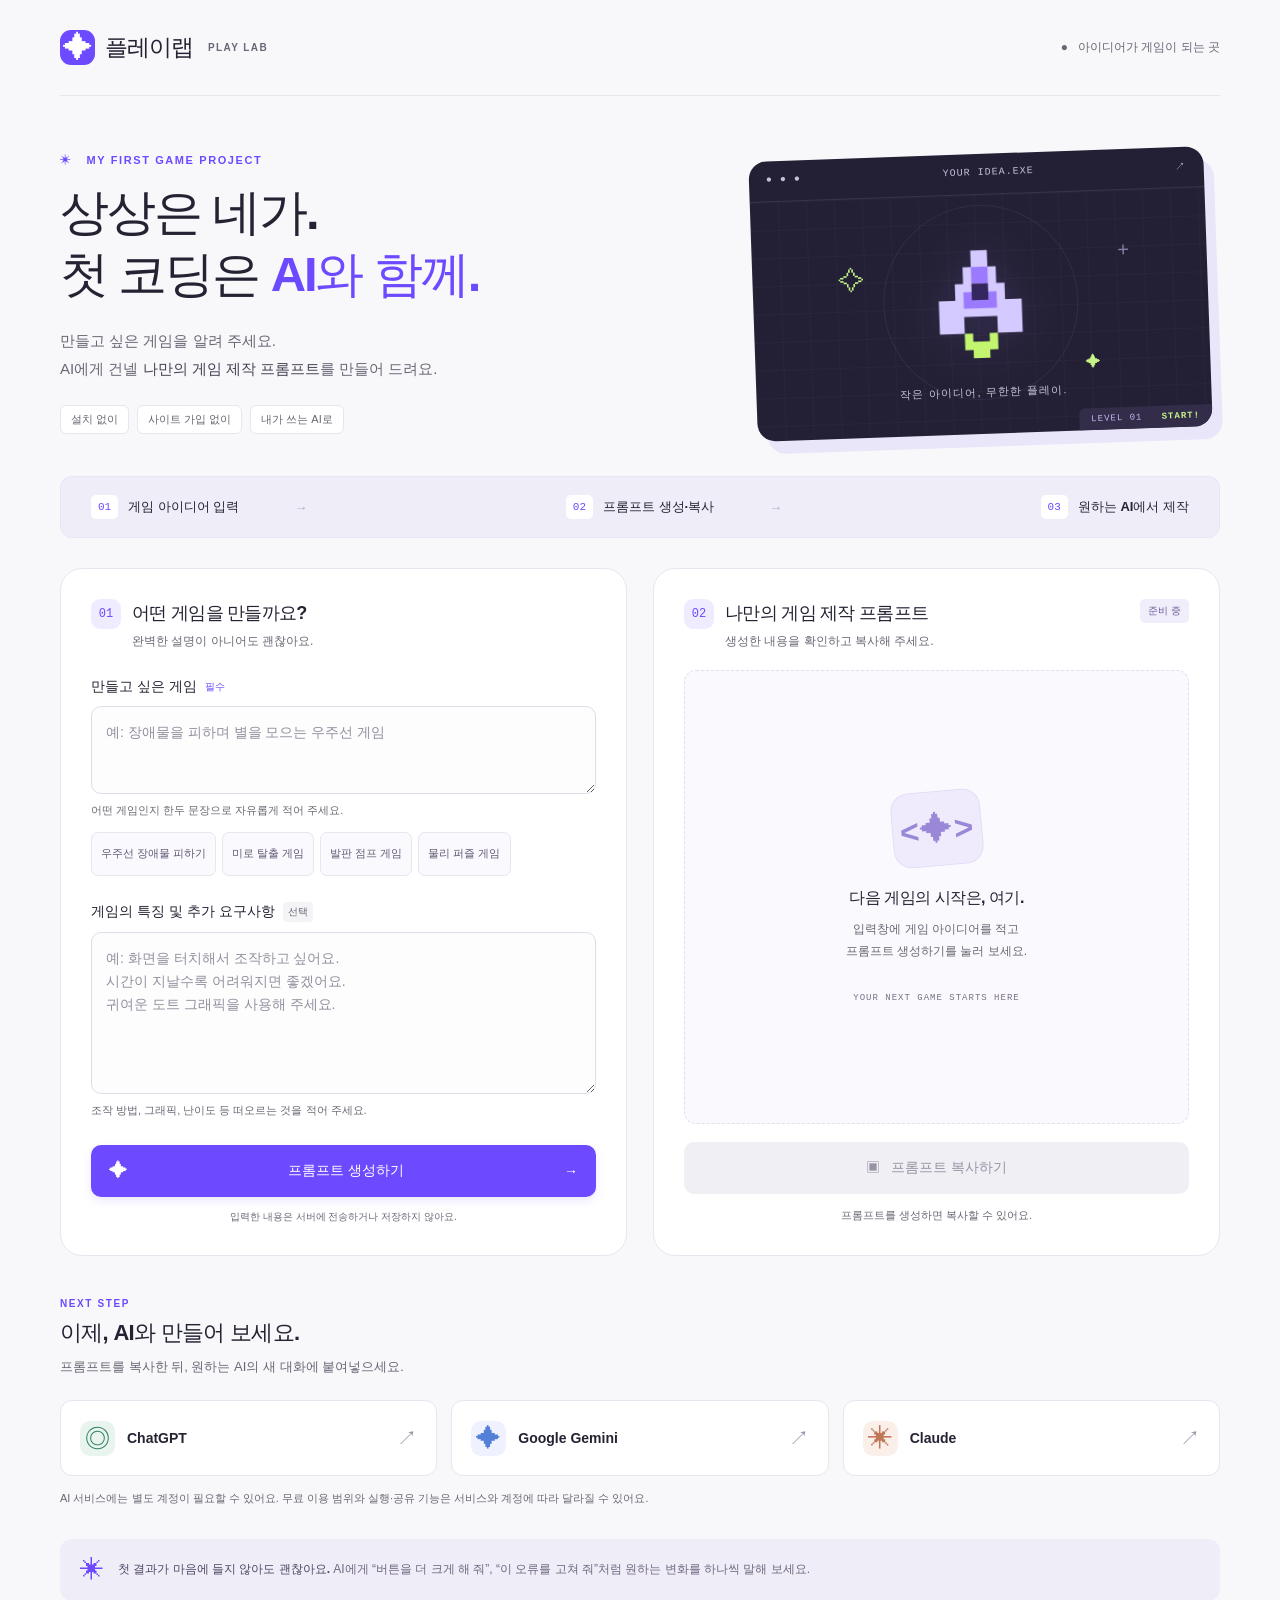
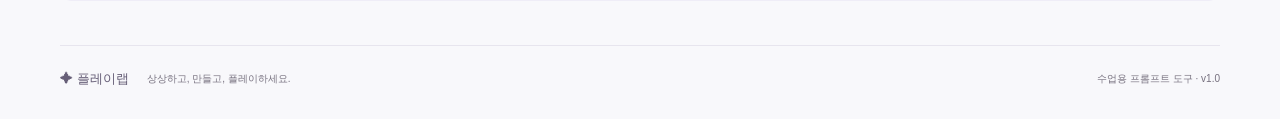
==== index.html @ 473919f8 "Add files via upload" ====
<!doctype html>
<html lang="ko"><head><meta charset="utf-8"><meta name="viewport" content="width=device-width, initial-scale=1"><meta name="theme-color" content="#6d4aff"><title>플레이랩 — 나의 첫 게임 만들기</title><link rel="icon" href="./assets/favicon.svg" type="image/svg+xml"><link rel="stylesheet" href="./css/styles.css"><script defer src="./js/config.js"></script><script defer src="./js/prompt.js"></script><script defer src="./js/app.js"></script></head>
<body><a class="skip-link" href="#game-name">입력으로 바로 가기</a>
<header class="site-header wrap"><a class="brand" href="./"><span class="brand-mark" aria-hidden="true">✦</span> 플레이랩 <span class="brand-en">PLAY LAB</span></a><span class="header-note">● &nbsp; 아이디어가 게임이 되는 곳</span></header>
<main class="wrap">
<section class="hero" aria-labelledby="hero-title"><div><p class="eyebrow">✳ &nbsp; MY FIRST GAME PROJECT</p><h1 id="hero-title">상상은 네가.<br>첫 코딩은 <span>AI와 함께.</span></h1><p class="hero-description">만들고 싶은 게임을 알려 주세요.<br>AI에게 건넬 <strong>나만의 게임 제작 프롬프트</strong>를 만들어 드려요.</p><div class="hero-tags"><span>설치 없이</span><span>사이트 가입 없이</span><span>내가 쓰는 AI로</span></div></div>
<div class="game-art" aria-hidden="true"><div class="art-top"><span>● ● ●</span><span>YOUR IDEA.EXE</span><span>↗</span></div><div class="game-grid"><span class="star star-a">✧</span><span class="star star-b">+</span><span class="star star-c">✦</span><span class="orbit"></span><svg class="pixel-ship" viewBox="0 0 140 140"><path fill="#d5caff" d="M60 10h20v20h10v20h10v20h20v40H90V90H50v20H20V70h20V50h10V30h10z"/><path fill="#9b7aff" d="M60 30h20v20H60zm-10 30h40v20H50z"/><path fill="#34265e" d="M60 50h20v20H60z"/><path fill="#c4f56f" d="M50 110h10v20H50zm30 0h10v20H80zm-20 10h20v20H60z"/></svg><span class="art-label">작은 아이디어, 무한한 플레이.</span><span class="art-chip">LEVEL 01 &nbsp; <b>START!</b></span></div></div></section>
<ol class="steps" aria-label="이용 순서"><li><span>01</span> 게임 아이디어 입력</li><li><span>02</span> 프롬프트 생성·복사</li><li><span>03</span> 원하는 AI에서 제작</li></ol>
<div class="workspace"><section class="panel editor" aria-labelledby="input-title"><div class="section-heading"><span class="step-icon" aria-hidden="true">01</span><div><h2 id="input-title">어떤 게임을 만들까요?</h2><p>완벽한 설명이 아니어도 괜찮아요.</p></div></div><form id="prompt-form" novalidate><div id="fields"></div><p id="form-error" class="error" role="alert" hidden></p><button class="button primary generate" type="submit"><span aria-hidden="true">✦</span> 프롬프트 생성하기 <span aria-hidden="true">→</span></button><p class="privacy-note">입력한 내용은 서버에 전송하거나 저장하지 않아요.</p></form></section>
<section class="panel result" aria-labelledby="output-title"><div class="section-heading"><span class="step-icon" aria-hidden="true">02</span><div><h2 id="output-title">나만의 게임 제작 프롬프트</h2><p id="output-description">생성한 내용을 확인하고 복사해 주세요.</p></div><span id="result-badge" class="badge">준비 중</span></div><div id="empty-state" class="empty-state"><span class="empty-symbol" aria-hidden="true">&lt;✦&gt;</span><h3>다음 게임의 시작은, 여기.</h3><p>입력창에 게임 아이디어를 적고<br>프롬프트 생성하기를 눌러 보세요.</p><span class="empty-caption">YOUR NEXT GAME STARTS HERE</span></div><div id="result-content" hidden><p id="stale-message" class="stale" hidden>입력이 바뀌었어요. 다시 생성하면 수정 내용이 반영돼요.</p><label class="sr-only" for="prompt-output">완성된 프롬프트</label><textarea id="prompt-output" class="prompt-output" readonly spellcheck="false" aria-describedby="output-description"></textarea><div class="output-meta"><span>게임 제작 요청서</span><span id="character-count"></span></div></div><button id="copy-button" class="button copy" type="button" disabled>▣ &nbsp; 프롬프트 복사하기</button><p id="copy-status" class="copy-status" role="status" aria-live="polite">프롬프트를 생성하면 복사할 수 있어요.</p><div id="manual-copy" class="manual-copy" hidden><p>자동 복사를 사용할 수 없어요. 아래 버튼으로 전체 선택한 뒤, 선택 영역을 길게 누르거나 Ctrl+C / ⌘C로 복사해 주세요.</p><button id="select-button" class="button secondary" type="button">프롬프트 전체 선택</button></div></section></div>
<section class="ai-section" aria-labelledby="ai-title"><div class="ai-intro"><p class="eyebrow">NEXT STEP</p><h2 id="ai-title">이제, AI와 만들어 보세요.</h2><p>프롬프트를 복사한 뒤, 원하는 AI의 새 대화에 붙여넣으세요.</p></div><div id="ai-links" class="ai-links"></div><p class="service-note">AI 서비스에는 별도 계정이 필요할 수 있어요. 무료 이용 범위와 실행·공유 기능은 서비스와 계정에 따라 달라질 수 있어요.</p></section>
<aside class="tip"><span aria-hidden="true">✳</span><p><strong>첫 결과가 마음에 들지 않아도 괜찮아요.</strong> AI에게 “버튼을 더 크게 해 줘”, “이 오류를 고쳐 줘”처럼 원하는 변화를 하나씩 말해 보세요.</p></aside></main>
<footer class="wrap footer"><span class="footer-brand">✦ 플레이랩</span><span>상상하고, 만들고, 플레이하세요.</span><span>수업용 프롬프트 도구 · v1.0</span></footer><noscript><p>브라우저 설정에서 JavaScript를 허용해 주세요.</p></noscript></body></html>
---- css/styles.css ----
/* 교사용 디자인 설정: 대표 색상과 최대 폭을 여기서 변경하세요. */
:root{--primary:#6d4aff;--primary-dark:#5532db;--ink:#232333;--muted:#686875;--line:#e7e5ee;--page:#f8f8fb;--radius:22px;--width:1160px;font-family:Pretendard,"Noto Sans KR",-apple-system,BlinkMacSystemFont,"Segoe UI",sans-serif;color:var(--ink);background:var(--page);font-synthesis:none}
*{box-sizing:border-box}body{margin:0}button,textarea{font:inherit}button,a,textarea{-webkit-tap-highlight-color:transparent}button,a{touch-action:manipulation}button{cursor:pointer}button:disabled{cursor:default}a{color:inherit;text-decoration:none}button:focus-visible,a:focus-visible{outline:3px solid var(--primary);outline-offset:4px}[hidden]{display:none!important}.wrap{width:min(var(--width),calc(100% - 64px));margin-inline:auto}.site-header{height:96px;display:flex;align-items:center;justify-content:space-between;border-bottom:1px solid var(--line)}.brand{display:flex;align-items:center;gap:10px;font-size:23px;font-weight:850;letter-spacing:-1px}.brand-mark{display:grid;place-items:center;width:35px;height:35px;border-radius:11px;background:var(--primary);color:white;font-size:30px}.brand-en{font-size:10px;letter-spacing:1.4px;margin-left:5px;color:var(--muted)}.header-note{font-size:12px;color:var(--muted)}.hero{display:grid;grid-template-columns:1.25fr 1fr;gap:70px;align-items:center;padding:58px 0 42px}.eyebrow{font-size:11px;font-weight:750;letter-spacing:1.6px;color:var(--primary);margin:0 0 16px}h1{font-size:clamp(34px,4vw,49px);line-height:1.26;letter-spacing:-2.1px;margin:0 0 22px;font-weight:850}h1 span{color:var(--primary)}.hero-description{font-size:15px;line-height:1.85;color:var(--muted);margin:0}.hero-description strong{color:#444251;font-weight:650}.hero-tags{display:flex;gap:8px;margin-top:22px}.hero-tags span{padding:6px 10px;border:1px solid var(--line);border-radius:6px;font-size:11px;color:#686570;background:#fff}.game-art{background:#232035;border-radius:18px;transform:rotate(-2deg);box-shadow:10px 13px 0 #eae6fa;overflow:hidden}.art-top{display:flex;justify-content:space-between;padding:13px 17px;border-bottom:1px solid #ffffff18;color:#c5bfdc;font:10px monospace;letter-spacing:1px}.game-grid{height:239px;position:relative;background-image:linear-gradient(#ffffff06 1px,transparent 1px),linear-gradient(90deg,#ffffff06 1px,transparent 1px);background-size:28px 28px;display:flex;align-items:center;justify-content:center}.pixel-ship{width:116px;height:116px;position:relative;filter:drop-shadow(0 0 20px #ab8aff22);margin-top:-30px}.star{position:absolute;color:#c6f487;font-size:26px}.star-a{left:19%;top:28%}.star-b{right:17%;top:20%;color:#897ca7;font-size:20px}.star-c{right:24%;bottom:25%;font-size:15px}.orbit{position:absolute;width:195px;height:195px;border:1px solid #ad99ff18;border-radius:50%;top:10px}.art-label{position:absolute;bottom:34px;color:#c9c2dc;letter-spacing:1.2px;font-size:11px}.art-chip{position:absolute;bottom:0;right:0;font:9px monospace;letter-spacing:1px;background:#342d49;color:#c6b6f3;padding:6px 12px;border-radius:6px 0 0 0}.art-chip b{color:#c6f487}.steps{list-style:none;display:flex;justify-content:space-between;padding:18px 30px;margin:0 0 30px;background:#efedf7;border:1px solid #e8e3f5;border-radius:12px;gap:12px}.steps li{font-size:13px;font-weight:600;display:flex;align-items:center;gap:10px}.steps li span{font:11px monospace;color:var(--primary);background:white;border-radius:5px;padding:6px 7px}.steps li:not(:last-child):after{content:'→';color:#b2acc5;margin-left:45px}.workspace{display:grid;grid-template-columns:1fr 1fr;gap:24px;align-items:stretch}.panel{background:white;border:1px solid var(--line);border-radius:var(--radius);padding:28px;min-width:0}.section-heading{display:flex;align-items:flex-start;gap:11px;margin-bottom:28px}.step-icon{flex-shrink:0;display:grid;place-items:center;width:30px;height:30px;border-radius:9px;color:var(--primary);background:#f0ecff;font:12px monospace}h2{font-size:18px;letter-spacing:-.7px;margin:2px 0 7px}.section-heading p{font-size:12px;color:var(--muted);margin:0;line-height:1.5}.field{margin-bottom:26px}.field label{display:flex;align-items:center;gap:8px;font-weight:700;font-size:14px;margin-bottom:10px}.required,.optional{font-size:10px;font-weight:550}.required{color:var(--primary)}.optional{color:var(--muted);background:#f4f4f7;border-radius:4px;padding:3px 5px}textarea{width:100%;display:block;border:1px solid #dedde7;border-radius:10px;padding:14px;font-size:16px;line-height:1.65;resize:vertical;min-height:88px;color:var(--ink);background:#fdfdfe;transition:border-color .15s,box-shadow .15s}textarea::placeholder{color:#92909e;font-size:14px}textarea:focus{outline:none;border-color:var(--primary);box-shadow:0 0 0 3px #6d4aff18}textarea[aria-invalid=true]{border-color:#be3758}.field-hint{font-size:11px;line-height:1.6;color:var(--muted);margin:8px 0 0}.examples{display:flex;flex-wrap:wrap;gap:6px;margin-top:12px}.examples button{background:#faf9fd;border:1px solid #e8e5ef;border-radius:7px;padding:8px 9px;min-height:44px;font-size:11px;color:#625974}.examples button:hover{border-color:var(--primary);color:var(--primary)}.button{border:0;border-radius:10px;min-height:52px;font-size:14px;font-weight:700;display:flex;align-items:center;justify-content:center;gap:9px;padding:13px 18px;width:100%;transition:background .15s}.primary{color:white;background:var(--primary);box-shadow:0 4px 10px #6d4aff20}.primary:hover{background:var(--primary-dark)}.generate span:last-child{margin-left:auto}.generate span:first-child{margin-right:auto;font-size:19px}.privacy-note{font-size:10px;color:var(--muted);text-align:center;line-height:1.6;margin:12px 0 0}.result{display:flex;flex-direction:column}.result .section-heading{margin-bottom:20px}.badge{font-size:10px;white-space:nowrap;margin-left:auto;background:#f1eefb;color:#6d5b98;padding:5px 8px;border-radius:5px}.empty-state{flex:1;min-height:340px;background:#faf9fd;border:1px dashed #e3deef;border-radius:12px;display:flex;flex-direction:column;align-items:center;justify-content:center;text-align:center;margin-bottom:18px;padding:22px}.empty-symbol{font-size:33px;font-weight:700;letter-spacing:1px;color:#9a87d8;line-height:75px;width:90px;height:75px;border:1px solid #e4ddf7;border-radius:18px;background:#f0ebfc;transform:rotate(-5deg);margin-bottom:22px}.empty-state h3{font-size:16px;margin:0 0 10px;letter-spacing:-.5px}.empty-state p{font-size:12px;line-height:1.8;color:var(--muted);margin:0}.empty-caption{font:9px monospace;letter-spacing:1px;color:#797186;margin-top:30px}.copy{background:#eeebf8;color:#5f4a95}.copy:hover:not(:disabled){background:#e4dcfa}.copy:disabled{background:#f0eff4;color:#9993a6}.copy-status{text-align:center;font-size:11px;line-height:1.7;color:var(--muted);margin:12px 0 0;min-height:19px}.prompt-output{height:340px;min-height:240px;font-size:14px;line-height:1.85;background:#faf9fd;border-color:#e8e4f1;white-space:pre-wrap;overflow-wrap:anywhere}.output-meta{display:flex;justify-content:space-between;font-size:10px;color:var(--muted);padding:10px 2px 17px}#result-content{flex:1}.stale{font-size:12px;line-height:1.6;color:#8b590f;background:#fff5df;border-radius:8px;padding:10px;margin:0 0 12px}.error{font-size:13px;color:#b82e4d;line-height:1.6}.manual-copy{margin-top:12px;padding:12px;background:#f6f4fc;border-radius:10px}.manual-copy p{font-size:12px;line-height:1.7;margin:0 0 10px}.secondary{background:white;border:1px solid #ded8ef;color:#56417d;min-height:44px}.ai-section{margin-top:42px}.ai-intro .eyebrow{font-size:10px;margin-bottom:9px}.ai-intro h2{font-size:22px;margin:0 0 8px}.ai-intro p:not(.eyebrow){font-size:13px;color:var(--muted);line-height:1.7;margin:0}.ai-links{display:grid;grid-template-columns:repeat(3,1fr);gap:14px;margin-top:22px}.ai-link{display:flex;align-items:center;padding:19px;background:#fff;border:1px solid var(--line);border-radius:12px;gap:12px;min-height:76px}.ai-link:hover{border-color:#b3a3e8;box-shadow:0 3px 12px #38265f08}.ai-mark{display:grid;place-items:center;width:35px;height:35px;font-size:25px;border-radius:10px}.mint{color:#2d8066;background:#e9f4ee}.blue{color:#5280d6;background:#eff1ff}.peach{color:#bf7758;background:#faf0e9}.ai-link strong{font-size:14px}.link-arrow{margin-left:auto;color:#9b96a8;font-size:20px}.service-note{font-size:11px;line-height:1.8;color:var(--muted);margin:13px 0 0}.tip{display:flex;align-items:center;gap:14px;margin:30px 0 44px;padding:17px 20px;background:#efedf7;border-radius:12px}.tip>span{color:var(--primary);font-size:24px}.tip p{font-size:12px;color:#716881;line-height:1.8;margin:0}.tip strong{color:#514765}.footer{border-top:1px solid var(--line);display:flex;align-items:center;gap:18px;padding:24px 0 30px;font-size:10px;color:#77717f}.footer-brand{color:#665e77;font-weight:700;font-size:13px}.footer>span:last-child{margin-left:auto}.skip-link{position:fixed;left:12px;top:-80px;background:white;z-index:100;padding:12px;border:2px solid var(--primary);border-radius:8px}.skip-link:focus{top:12px}.sr-only{position:absolute;width:1px;height:1px;overflow:hidden;clip:rect(0,0,0,0);white-space:nowrap}#output-title{scroll-margin-top:24px}
@media(min-width:1100px){.panel{padding:30px}.workspace{gap:26px}.hero{gap:110px}.game-art{margin-right:12px}}
@media(max-width:900px){.wrap{width:calc(100% - 40px)}.hero{gap:30px}.game-grid{height:220px}.steps{padding:14px 18px}.steps li:not(:last-child):after{margin-left:10px}.panel{padding:22px}.section-heading{gap:8px}h2{font-size:16px}.badge{padding:4px}.brand-en{display:none}.hero-description{font-size:14px}}
@media(max-width:700px){.wrap{width:calc(100% - 32px)}.site-header{height:75px}.brand{font-size:21px}.header-note{font-size:10px}.hero{grid-template-columns:1fr;padding:36px 0 28px;gap:28px}h1{font-size:39px;letter-spacing:-1.8px}.hero-description{font-size:14px}.hero-tags{margin-top:17px}.game-art{width:min(100% - 14px,410px);justify-self:center;transform:rotate(-1.5deg);box-shadow:6px 7px 0 #eae6fa}.game-grid{height:163px}.pixel-ship{width:88px;height:88px;margin-top:-22px}.orbit{width:130px;height:130px;top:0}.art-label{bottom:25px;font-size:10px}.art-top{padding:9px 13px}.steps{gap:6px;padding:12px 10px;margin-bottom:20px}.steps li{font-size:10px;gap:5px;flex:1;flex-direction:column;text-align:center;line-height:1.6}.steps li span{padding:2px 6px;font-size:10px}.steps li:not(:last-child):after{display:none}.workspace{grid-template-columns:1fr;gap:18px}.panel{padding:23px 20px;border-radius:18px}.section-heading{margin-bottom:24px;gap:10px}h2{font-size:17px}.field{margin-bottom:25px}.field-hint,.privacy-note,.copy-status{font-size:11px}.empty-state{min-height:260px}.prompt-output{height:380px}.ai-section{margin-top:32px}.ai-intro h2{font-size:21px}.ai-links{grid-template-columns:1fr;gap:9px;margin-top:18px}.ai-link{padding:13px 16px;min-height:65px}.tip{align-items:flex-start;padding:16px;margin:24px 0 28px}.footer{flex-wrap:wrap;gap:8px 14px;padding:23px 0}.footer>span:last-child{width:100%;margin:0}.badge{font-size:9px}}
@media(max-width:360px){.header-note{display:none}h1{font-size:34px}.panel{padding:20px 16px}.section-heading{gap:7px}h2{font-size:16px}.badge{font-size:8px;padding:4px}.hero-tags{gap:5px}.hero-tags span{padding:6px 8px}}
@media(prefers-reduced-motion:reduce){*{scroll-behavior:auto!important;transition:none!important}}
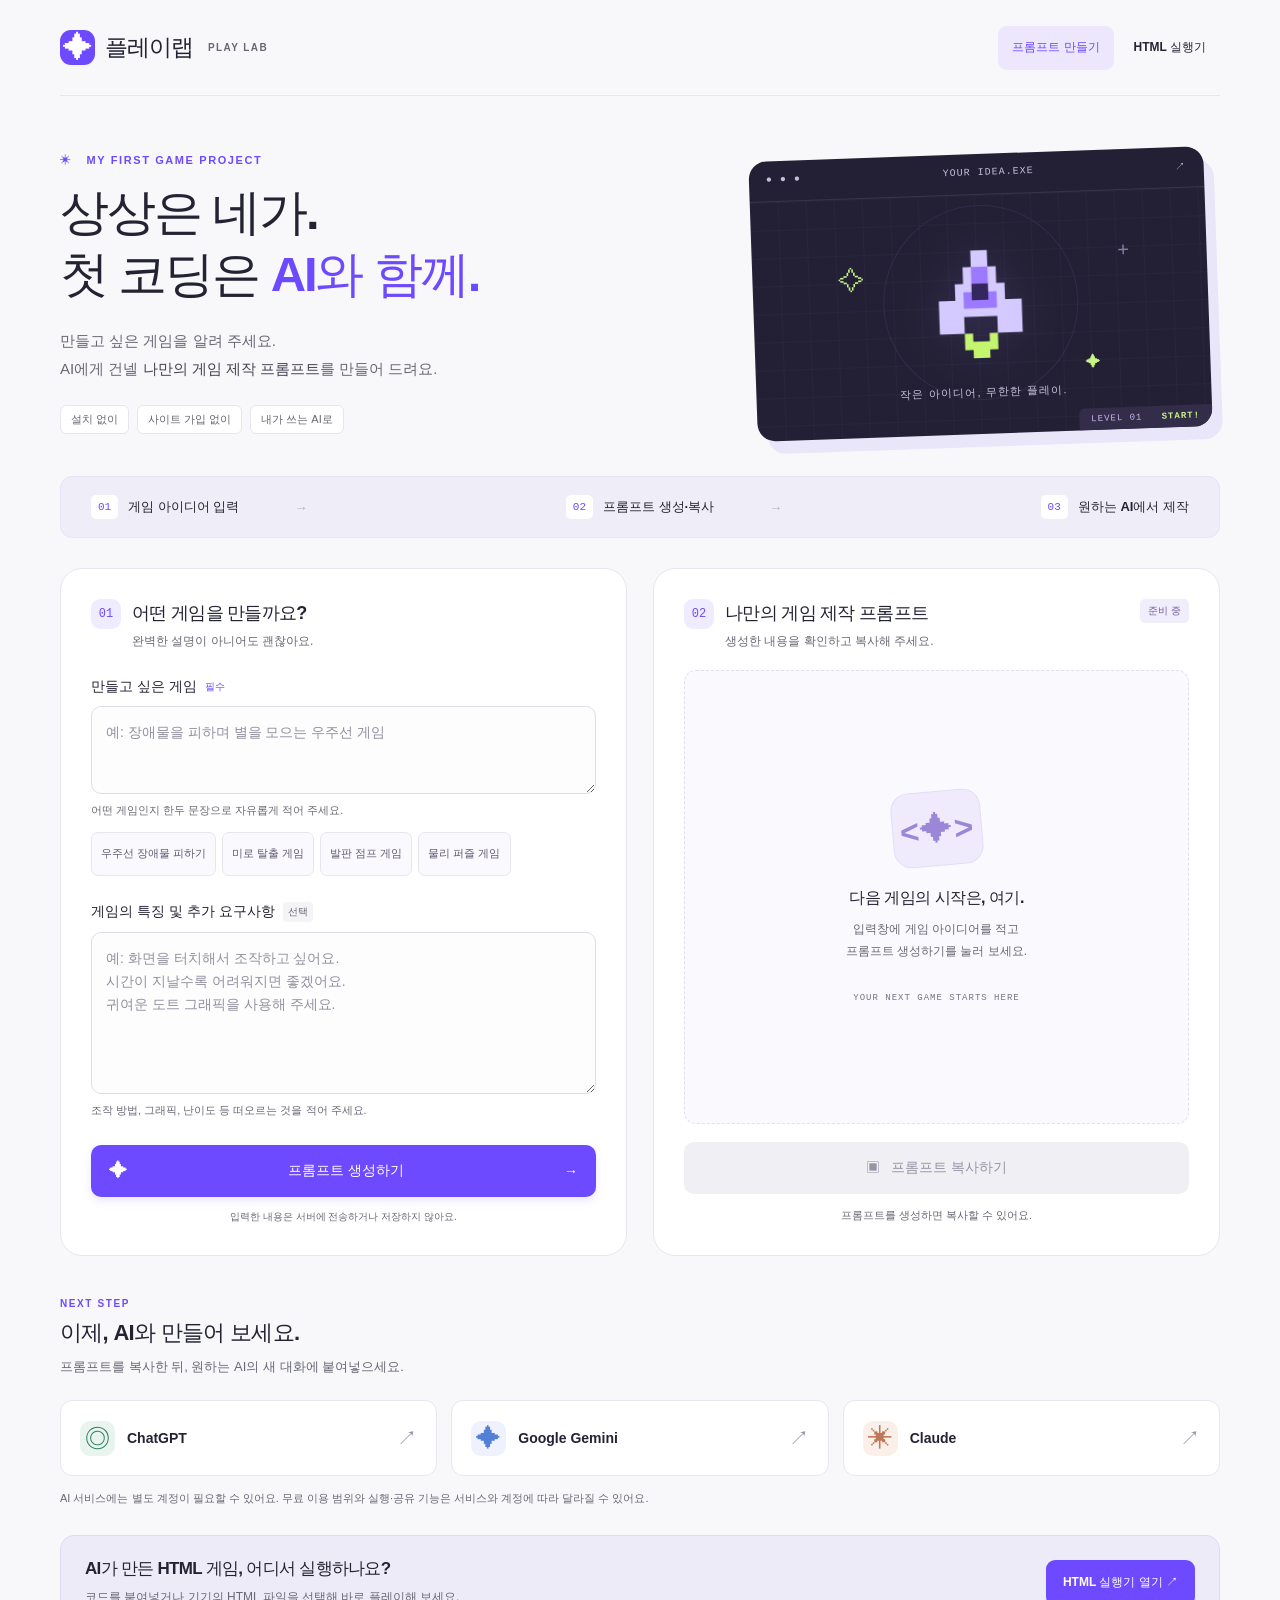
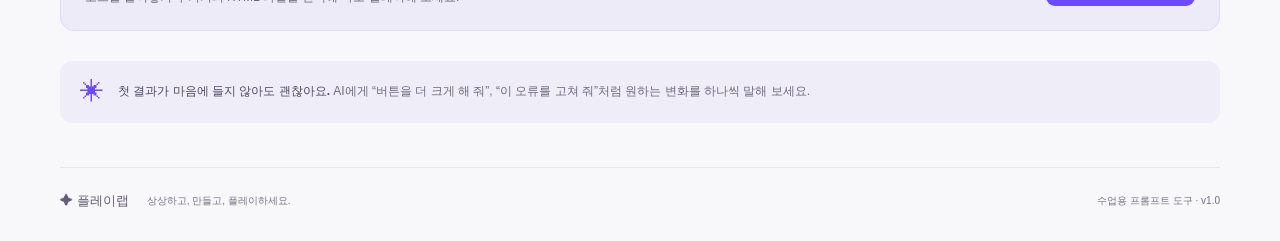
==== commit 05d0157a: "Add files via upload" ====
--- a/index.html
+++ b/index.html
@@ -1,7 +1,7 @@
 <!doctype html>
-<html lang="ko"><head><meta charset="utf-8"><meta name="viewport" content="width=device-width, initial-scale=1"><meta name="theme-color" content="#6d4aff"><title>플레이랩 — 나의 첫 게임 만들기</title><link rel="icon" href="./assets/favicon.svg" type="image/svg+xml"><link rel="stylesheet" href="./css/styles.css"><script defer src="./js/config.js"></script><script defer src="./js/prompt.js"></script><script defer src="./js/app.js"></script></head>
+<html lang="ko"><head><meta charset="utf-8"><meta name="viewport" content="width=device-width, initial-scale=1"><meta name="theme-color" content="#6d4aff"><title>플레이랩 — 나의 첫 게임 만들기</title><link rel="icon" href="./assets/favicon.svg" type="image/svg+xml"><link rel="stylesheet" href="./css/styles.css"><link rel="stylesheet" href="./css/runner.css"><script defer src="./js/config.js"></script><script defer src="./js/prompt.js"></script><script defer src="./js/app.js"></script></head>
 <body><a class="skip-link" href="#game-name">입력으로 바로 가기</a>
-<header class="site-header wrap"><a class="brand" href="./"><span class="brand-mark" aria-hidden="true">✦</span> 플레이랩 <span class="brand-en">PLAY LAB</span></a><span class="header-note">● &nbsp; 아이디어가 게임이 되는 곳</span></header>
+<header class="site-header wrap"><a class="brand" href="./"><span class="brand-mark" aria-hidden="true">✦</span> 플레이랩 <span class="brand-en">PLAY LAB</span></a><nav class="lab-nav" aria-label="주요 메뉴"><a href="./index.html" aria-current="page">프롬프트 만들기</a><a href="./runner.html">HTML 실행기</a></nav></header>
 <main class="wrap">
 <section class="hero" aria-labelledby="hero-title"><div><p class="eyebrow">✳ &nbsp; MY FIRST GAME PROJECT</p><h1 id="hero-title">상상은 네가.<br>첫 코딩은 <span>AI와 함께.</span></h1><p class="hero-description">만들고 싶은 게임을 알려 주세요.<br>AI에게 건넬 <strong>나만의 게임 제작 프롬프트</strong>를 만들어 드려요.</p><div class="hero-tags"><span>설치 없이</span><span>사이트 가입 없이</span><span>내가 쓰는 AI로</span></div></div>
 <div class="game-art" aria-hidden="true"><div class="art-top"><span>● ● ●</span><span>YOUR IDEA.EXE</span><span>↗</span></div><div class="game-grid"><span class="star star-a">✧</span><span class="star star-b">+</span><span class="star star-c">✦</span><span class="orbit"></span><svg class="pixel-ship" viewBox="0 0 140 140"><path fill="#d5caff" d="M60 10h20v20h10v20h10v20h20v40H90V90H50v20H20V70h20V50h10V30h10z"/><path fill="#9b7aff" d="M60 30h20v20H60zm-10 30h40v20H50z"/><path fill="#34265e" d="M60 50h20v20H60z"/><path fill="#c4f56f" d="M50 110h10v20H50zm30 0h10v20H80zm-20 10h20v20H60z"/></svg><span class="art-label">작은 아이디어, 무한한 플레이.</span><span class="art-chip">LEVEL 01 &nbsp; <b>START!</b></span></div></div></section>
@@ -9,5 +9,6 @@
 <div class="workspace"><section class="panel editor" aria-labelledby="input-title"><div class="section-heading"><span class="step-icon" aria-hidden="true">01</span><div><h2 id="input-title">어떤 게임을 만들까요?</h2><p>완벽한 설명이 아니어도 괜찮아요.</p></div></div><form id="prompt-form" novalidate><div id="fields"></div><p id="form-error" class="error" role="alert" hidden></p><button class="button primary generate" type="submit"><span aria-hidden="true">✦</span> 프롬프트 생성하기 <span aria-hidden="true">→</span></button><p class="privacy-note">입력한 내용은 서버에 전송하거나 저장하지 않아요.</p></form></section>
 <section class="panel result" aria-labelledby="output-title"><div class="section-heading"><span class="step-icon" aria-hidden="true">02</span><div><h2 id="output-title">나만의 게임 제작 프롬프트</h2><p id="output-description">생성한 내용을 확인하고 복사해 주세요.</p></div><span id="result-badge" class="badge">준비 중</span></div><div id="empty-state" class="empty-state"><span class="empty-symbol" aria-hidden="true">&lt;✦&gt;</span><h3>다음 게임의 시작은, 여기.</h3><p>입력창에 게임 아이디어를 적고<br>프롬프트 생성하기를 눌러 보세요.</p><span class="empty-caption">YOUR NEXT GAME STARTS HERE</span></div><div id="result-content" hidden><p id="stale-message" class="stale" hidden>입력이 바뀌었어요. 다시 생성하면 수정 내용이 반영돼요.</p><label class="sr-only" for="prompt-output">완성된 프롬프트</label><textarea id="prompt-output" class="prompt-output" readonly spellcheck="false" aria-describedby="output-description"></textarea><div class="output-meta"><span>게임 제작 요청서</span><span id="character-count"></span></div></div><button id="copy-button" class="button copy" type="button" disabled>▣ &nbsp; 프롬프트 복사하기</button><p id="copy-status" class="copy-status" role="status" aria-live="polite">프롬프트를 생성하면 복사할 수 있어요.</p><div id="manual-copy" class="manual-copy" hidden><p>자동 복사를 사용할 수 없어요. 아래 버튼으로 전체 선택한 뒤, 선택 영역을 길게 누르거나 Ctrl+C / ⌘C로 복사해 주세요.</p><button id="select-button" class="button secondary" type="button">프롬프트 전체 선택</button></div></section></div>
 <section class="ai-section" aria-labelledby="ai-title"><div class="ai-intro"><p class="eyebrow">NEXT STEP</p><h2 id="ai-title">이제, AI와 만들어 보세요.</h2><p>프롬프트를 복사한 뒤, 원하는 AI의 새 대화에 붙여넣으세요.</p></div><div id="ai-links" class="ai-links"></div><p class="service-note">AI 서비스에는 별도 계정이 필요할 수 있어요. 무료 이용 범위와 실행·공유 기능은 서비스와 계정에 따라 달라질 수 있어요.</p></section>
-<aside class="tip"><span aria-hidden="true">✳</span><p><strong>첫 결과가 마음에 들지 않아도 괜찮아요.</strong> AI에게 “버튼을 더 크게 해 줘”, “이 오류를 고쳐 줘”처럼 원하는 변화를 하나씩 말해 보세요.</p></aside></main>
+<section class="runner-entry" aria-labelledby="runner-entry-title"><div><h2 id="runner-entry-title">AI가 만든 HTML 게임, 어디서 실행하나요?</h2><p>코드를 붙여넣거나 기기의 HTML 파일을 선택해 바로 플레이해 보세요.</p></div><a href="./runner.html">HTML 실행기 열기 ↗</a></section><aside class="tip"><span aria-hidden="true">✳</span><p><strong>첫 결과가 마음에 들지 않아도 괜찮아요.</strong> AI에게 “버튼을 더 크게 해 줘”, “이 오류를 고쳐 줘”처럼 원하는 변화를 하나씩 말해 보세요.</p></aside></main>
 <footer class="wrap footer"><span class="footer-brand">✦ 플레이랩</span><span>상상하고, 만들고, 플레이하세요.</span><span>수업용 프롬프트 도구 · v1.0</span></footer><noscript><p>브라우저 설정에서 JavaScript를 허용해 주세요.</p></noscript></body></html>
+
--- a/css/runner.css
+++ b/css/runner.css
@@ -0,0 +1,12 @@
+/* HTML 실행기 전용 스타일. 메인 페이지 색상 변수를 이어받습니다. */
+.lab-nav{display:flex;gap:6px;align-items:center;font-size:12px;font-weight:650}.lab-nav a{padding:12px 14px;border-radius:9px;min-height:44px;display:flex;align-items:center}.lab-nav a[aria-current=page]{background:#ece7fc;color:var(--primary)}.lab-nav a:hover{background:#eeebf7}
+.runner-hero{padding:46px 0 34px;display:grid;grid-template-columns:1.2fr 1fr;gap:60px;align-items:center}.runner-hero h1{font-size:43px;margin-bottom:16px}.runner-hero>div>p:not(.eyebrow){font-size:14px;line-height:1.9;color:var(--muted);margin:0}.version-tag{letter-spacing:0;display:inline-block;margin-left:8px;border:1px solid #ded5f9;background:#f0ebff;padding:4px 7px;border-radius:5px;font-size:10px}.runner-guide{background:#eeebf8;border:1px solid #e5def7;border-radius:18px;padding:25px 28px;position:relative;overflow:hidden}.guide-symbol{position:absolute;right:23px;top:24px;color:#d4c8f6;font-size:61px;transform:rotate(-10deg);line-height:1}.runner-guide h2{font-size:18px;margin-bottom:10px;position:relative}.runner-guide p{font-size:13px;line-height:1.8;color:#6d637f;margin:0;position:relative}.text-button{background:transparent;border:0;color:#6240c2;padding:12px 0 0;min-height:44px;font-size:12px;font-weight:700;text-align:left;position:relative}.text-button span{margin-left:5px}
+.runner-workspace{display:grid;grid-template-columns:minmax(0,.9fr) minmax(0,1.1fr);gap:22px;align-items:stretch}.code-panel{padding:25px}.code-panel .section-heading{margin-bottom:20px}.import-row{display:flex;gap:8px;flex-wrap:wrap}.file-button{display:flex;align-items:center;justify-content:center;gap:7px;position:relative;overflow:hidden;min-height:44px;padding:10px 14px;border:1px solid #dcd4ee;border-radius:8px;background:#f6f3ff;font-size:12px;color:#5f438e;font-weight:700;cursor:pointer}.file-button input{position:absolute;inset:0;width:100%;height:100%;opacity:0;cursor:pointer;font-size:16px}.file-button:focus-within{outline:3px solid var(--primary);outline-offset:3px}.small-button{min-height:44px;border:1px solid #dedbe7;background:white;color:#625a72;padding:9px 13px;border-radius:8px;font:inherit;font-size:12px;font-weight:600;line-height:1.4}.small-button:hover:not(:disabled){background:#f2effb;border-color:#bca9ec}.small-button:disabled{color:#a6a0ae;background:#faf9fb;cursor:default}.code-label{display:flex;justify-content:space-between;gap:12px;align-items:center;margin:23px 0 10px}.code-label label{font-size:13px;font-weight:700}.code-label span{font-size:11px;color:var(--muted);white-space:nowrap}.code-input{height:310px;min-height:220px;background:#faf9fd;font-family:ui-monospace,SFMono-Regular,Consolas,monospace;font-size:16px;line-height:1.65;tab-size:2;overflow-wrap:normal;white-space:pre;overflow:auto}.code-input::placeholder{font-family:inherit;font-size:13px;color:#827b91}.run-actions{display:flex;gap:9px;margin-top:19px}.run-actions .small-button{min-width:66px}.run-actions .button{flex:1}.editor-status{font-size:11px;line-height:1.7;min-height:19px;color:var(--muted);margin:12px 0 0}.editor-status.is-error{color:#b82e4d}
+.preview-panel{padding:0;overflow:hidden;display:flex;flex-direction:column;min-width:0;position:relative}.preview-bar{display:flex;flex-wrap:wrap;gap:12px;align-items:center;justify-content:space-between;padding:17px 20px;border-bottom:1px solid var(--line);background:white;flex-shrink:0}.preview-heading{display:flex;align-items:center;gap:8px;min-width:0}.preview-heading h2{font-size:15px;margin:0}.live-dot{width:7px;height:7px;border-radius:50%;background:#aaa0bf;flex-shrink:0}.is-running .live-dot{background:#5ca575}.preview-heading .badge{margin-left:2px}.preview-actions{display:flex;gap:7px}.preview-actions .small-button{padding:8px 11px;min-height:40px}.frame-container{position:relative;flex:1;min-height:480px;background:#f1eff7;isolation:isolate}.frame-container iframe{position:absolute;inset:0;width:100%;height:100%;border:0;background:#fff;display:block}.preview-empty{position:absolute;inset:0;display:flex;flex-direction:column;align-items:center;justify-content:center;text-align:center;padding:22px;background-image:radial-gradient(#ddd7eb 1px,transparent 1px);background-size:20px 20px}.preview-icon{display:grid;place-items:center;width:76px;height:76px;border:1px solid #ded4f6;background:#eae3fa;color:#9b83cd;border-radius:21px;font-size:26px;margin-bottom:24px;box-shadow:0 9px 0 #e2dbed80;transform:rotate(-5deg)}.preview-empty h3{margin:0 0 10px;font-size:17px;letter-spacing:-.5px}.preview-empty p{font-size:12px;line-height:1.9;color:#766e83;margin:0}.preview-caption{margin-top:27px;font:9px monospace;letter-spacing:1px;color:#80748f}.preview-status{font-size:11px;line-height:1.7;color:var(--muted);padding:12px 18px;margin:0;background:#fff;border-top:1px solid var(--line);flex-shrink:0}.preview-panel.expanded{position:fixed;inset:0;z-index:1000;border-radius:0;border:0;width:100%;height:100vh;height:100dvh;padding:env(safe-area-inset-top) env(safe-area-inset-right) env(safe-area-inset-bottom) env(safe-area-inset-left);background:white;overscroll-behavior:contain}.expanded .frame-container{min-height:0}.expanded .preview-bar{padding:9px 12px}.expanded .preview-status{padding:6px 12px;font-size:10px}body.preview-expanded{overflow:hidden}
+.diagnostics{background:#fff5e9;border:1px solid #ead9bf;padding:19px 22px;border-radius:14px;margin-top:20px;color:#765627}.diagnostics h2{font-size:15px;margin:0 0 8px}.diagnostics p{font-size:12px;line-height:1.7;margin:0}.diagnostics ul{font:12px/1.8 ui-monospace,Consolas,monospace;padding-left:20px;overflow-wrap:anywhere;margin:10px 0 0;max-height:220px;overflow:auto}.runner-tips{display:grid;grid-template-columns:repeat(3,1fr);gap:27px;margin:36px 0 24px}.tip-number{font:10px monospace;letter-spacing:1px;color:var(--primary)}.runner-tips h2{font-size:15px;margin:11px 0 8px}.runner-tips p{font-size:12px;line-height:1.9;color:var(--muted);margin:0}.runner-note{font-size:11px;line-height:1.9;color:#7b7289;background:#f0edf7;border-radius:12px;padding:16px 18px;margin:0 0 35px}.runner-note strong{color:#5d526e}
+.runner-entry{display:flex;justify-content:space-between;align-items:center;gap:18px;background:#eeebf8;border:1px solid #e1d9f4;border-radius:14px;padding:21px 24px;margin-top:26px}.runner-entry h2{font-size:17px;margin:0 0 7px}.runner-entry p{font-size:12px;line-height:1.8;color:var(--muted);margin:0}.runner-entry a{white-space:nowrap;min-height:46px;display:flex;align-items:center;justify-content:center;background:var(--primary);color:white;border-radius:9px;padding:12px 17px;font-size:12px;font-weight:700}
+@media(max-width:900px){.runner-workspace{gap:16px}.runner-hero{gap:25px}.runner-hero h1{font-size:38px}.code-panel{padding:22px}.preview-bar{padding:14px}.preview-heading h2{font-size:14px}.runner-tips{gap:20px}}
+@media(max-width:700px){.lab-nav{font-size:10px;gap:2px}.lab-nav a{padding:10px 8px}.runner-page .brand{font-size:19px;gap:6px}.runner-page .brand-mark{height:30px;width:30px;font-size:25px}.runner-hero{grid-template-columns:1fr;gap:22px;padding:29px 0 24px}.runner-hero h1{font-size:36px}.runner-hero>div>p:not(.eyebrow){font-size:13px}.runner-guide{padding:21px 23px}.runner-guide p br{display:none}.guide-symbol{font-size:53px;right:22px;top:22px}.runner-workspace{grid-template-columns:1fr;gap:18px}.code-panel{padding:23px 20px}.code-input{height:260px}.preview-bar{gap:10px;padding:14px}.frame-container{min-height:470px;height:65vh;height:65svh;flex:auto}.expanded .frame-container{height:auto;flex:1}.runner-tips{grid-template-columns:1fr;gap:21px;margin-top:30px}.runner-tips h2{font-size:16px;margin-top:8px}.runner-tips p{font-size:12px}.runner-note{margin-bottom:26px}.preview-actions .small-button{min-height:44px}.runner-entry{align-items:stretch;flex-direction:column;padding:20px}.runner-entry a{align-self:flex-start}.version-tag{margin-left:3px}.runner-page .brand-en{display:none}}
+@media(max-width:370px){.runner-page .brand{font-size:17px}.runner-page .brand-mark{height:26px;width:26px;font-size:22px}.lab-nav a{padding:10px 5px}.preview-heading{gap:5px}.preview-actions .small-button{padding:8px}.preview-bar{padding:12px}.runner-hero .eyebrow{font-size:9px;letter-spacing:1px}}
+
+
